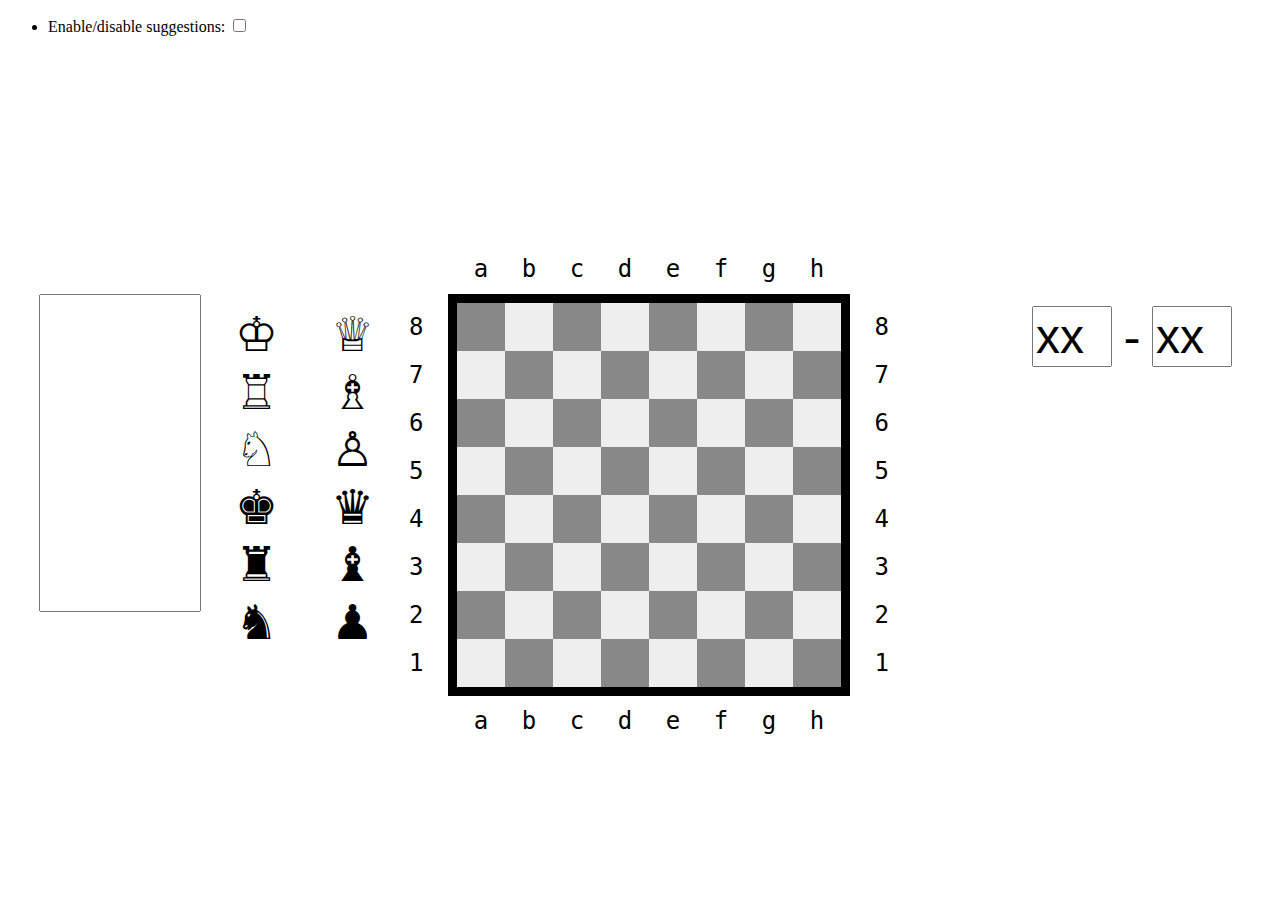
==== wizard/index.html @ a8df942e "Merge pull request #2 from mastro-elfo/master" ====
<!DOCTYPE html>
<html>
	<head>
		<meta charset="utf-8"/>
		<link rel="stylesheet" href="../css/board.css"/>
		<link rel="stylesheet" href="wizard.css"/>
		<script type="text/javascript" src="../js/dollar/dollar.nc.js" defer="defer"></script>
		<script type="text/javascript" src="wizard.js" defer="defer"></script>
	</head>
	<body>
		<ul id="options">
			<li><label>Enable/disable suggestions: <input type="checkbox" id="options-suggestions"/></label></li>
		</ul>
		<div id="coords"></div>
		<textarea id="output" readonly="readonly"></textarea><div class="suggestion">This is the output box</div>
		<ul id="pieces">
			<div class="suggestion">Drag/Drop pieces onto the board</div>
			<li draggable="true">&#9812;</li>
			<li draggable="true">&#9813;</li>
			<li draggable="true">&#9814;</li>
			<li draggable="true">&#9815;</li>
			<li draggable="true">&#9816;</li>
			<li draggable="true">&#9817;</li>
			<li draggable="true">&#9818;</li>
			<li draggable="true">&#9819;</li>
			<li draggable="true">&#9820;</li>
			<li draggable="true">&#9821;</li>
			<li draggable="true">&#9822;</li>
			<li draggable="true">&#9823;</li>
		</ul>
		<div id="solution">
			<div class="suggestion">Click here to start setting the solution</div>
			<input id="solution-start" value="xx" readonly="readonly"/> -
			<input id="solution-end" value="xx" readonly="readonly"/>
		</div>
		<div id="board">
			<div class="suggestion">Click on a piece to remove it</div>
			<div class="row">
				<div class="cell" data-coord="07"></div>
				<div class="cell" data-coord="17"></div>
				<div class="cell" data-coord="27"></div>
				<div class="cell" data-coord="37"></div>
				<div class="cell" data-coord="47"></div>
				<div class="cell" data-coord="57"></div>
				<div class="cell" data-coord="67"></div>
				<div class="cell" data-coord="77"></div>
			</div>
			<div class="row">
				<div class="cell" data-coord="06"></div>
				<div class="cell" data-coord="16"></div>
				<div class="cell" data-coord="26"></div>
				<div class="cell" data-coord="36"></div>
				<div class="cell" data-coord="46"></div>
				<div class="cell" data-coord="56"></div>
				<div class="cell" data-coord="66"></div>
				<div class="cell" data-coord="76"></div>
			</div>
			<div class="row">
				<div class="cell" data-coord="05"></div>
				<div class="cell" data-coord="15"></div>
				<div class="cell" data-coord="25"></div>
				<div class="cell" data-coord="35"></div>
				<div class="cell" data-coord="45"></div>
				<div class="cell" data-coord="55"></div>
				<div class="cell" data-coord="65"></div>
				<div class="cell" data-coord="75"></div>
			</div>
			<div class="row">
				<div class="cell" data-coord="04"></div>
				<div class="cell" data-coord="14"></div>
				<div class="cell" data-coord="24"></div>
				<div class="cell" data-coord="34"></div>
				<div class="cell" data-coord="44"></div>
				<div class="cell" data-coord="54"></div>
				<div class="cell" data-coord="64"></div>
				<div class="cell" data-coord="74"></div>
			</div>
			<div class="row">
				<div class="cell" data-coord="03"></div>
				<div class="cell" data-coord="13"></div>
				<div class="cell" data-coord="23"></div>
				<div class="cell" data-coord="33"></div>
				<div class="cell" data-coord="43"></div>
				<div class="cell" data-coord="53"></div>
				<div class="cell" data-coord="63"></div>
				<div class="cell" data-coord="73"></div>
			</div>
			<div class="row">
				<div class="cell" data-coord="02"></div>
				<div class="cell" data-coord="12"></div>
				<div class="cell" data-coord="22"></div>
				<div class="cell" data-coord="32"></div>
				<div class="cell" data-coord="42"></div>
				<div class="cell" data-coord="52"></div>
				<div class="cell" data-coord="62"></div>
				<div class="cell" data-coord="72"></div>
			</div>
			<div class="row">
				<div class="cell" data-coord="01"></div>
				<div class="cell" data-coord="11"></div>
				<div class="cell" data-coord="21"></div>
				<div class="cell" data-coord="31"></div>
				<div class="cell" data-coord="41"></div>
				<div class="cell" data-coord="51"></div>
				<div class="cell" data-coord="61"></div>
				<div class="cell" data-coord="71"></div>
			</div>
			<div class="row">
				<div class="cell" data-coord="00"></div>
				<div class="cell" data-coord="10"></div>
				<div class="cell" data-coord="20"></div>
				<div class="cell" data-coord="30"></div>
				<div class="cell" data-coord="40"></div>
				<div class="cell" data-coord="50"></div>
				<div class="cell" data-coord="60"></div>
				<div class="cell" data-coord="70"></div>
			</div>
			<div class="col-coord">
				<span>a</span>
				<span>b</span>
				<span>c</span>
				<span>d</span>
				<span>e</span>
				<span>f</span>
				<span>g</span>
				<span>h</span>
			</div>
			<div class="col-coord">
				<span>a</span>
				<span>b</span>
				<span>c</span>
				<span>d</span>
				<span>e</span>
				<span>f</span>
				<span>g</span>
				<span>h</span>
			</div>
			<div class="row-coord">
				<span>8</span>
				<span>7</span>
				<span>6</span>
				<span>5</span>
				<span>4</span>
				<span>3</span>
				<span>2</span>
				<span>1</span>
			</div>
			<div class="row-coord">
				<span>8</span>
				<span>7</span>
				<span>6</span>
				<span>5</span>
				<span>4</span>
				<span>3</span>
				<span>2</span>
				<span>1</span>
			</div>
		</div>
	</body>
</html>
---- css/board.css ----
#board {
	position: absolute;
  width: 8em;
  height: 8em;
  top: 50%;
  left: 50%;
  margin: -3.25em 0 0 -4em;
  font-size: 3rem;
  border: 0.2em solid;
  color: black;
  transition: font-size 0.4s ease;
}
#board .row {
	width: 100%;
  height: 1em;
}
#board .row .cell {
	width: 1em;
  height: 1em;
  float: left;
  line-height: 1em;
  text-align: center;
  transition: box-shadow 0.4s ease;
  position: relative;
}
#board .row .cell:after {
  content: "";
  display: block;
  position: absolute;
  top: 0.1em;
  left: 0.1em;
  width: 0.8em;
  height: 0.8em;
  box-shadow: 0 0 0 0 red inset;
	transition: box-shadow 0.25s ease;
}

#board .row:nth-child(odd) .cell:nth-child(odd),
#board .row:nth-child(even) .cell:nth-child(even){
  background-color: #eee;
}
#board .row:nth-child(even) .cell:nth-child(odd),
#board .row:nth-child(odd) .cell:nth-child(even){
  background-color: #888;
}

#board .col-coord,
#board .row-coord{
  font-size: 50%;
	font-family: monospace;
  text-align: center;
  position: absolute;
}
#board .col-coord{
	top: -2em;
}
#board .col-coord span {
	display: block;
  width: 2em;
  float: left;
}
#board .col-coord + .col-coord{
  top: auto;
	bottom: -2em;
}

#board .row-coord{
	left: -2em;
  top: 0.4em;
}
#board .row-coord span {
	display: block;
  height: 2em;
}
#board .row-coord + .row-coord{
  left: auto;
	right: -2em;
}

#board .cell.highlight.player.start,
#board .cell.highlight.player.end {
	box-shadow: 0 0 0 0.1em green inset;
}
#board .cell.highlight.opponent.start,
#board .cell.highlight.opponent.end {
	box-shadow: 0 0 0 0.1em red inset;
}

#board .cell.highlight.player.opponent {
	box-shadow: 0 0 0 0.1em green inset;
}
#board .cell.highlight.player.opponent:after {
  box-shadow: 0 0 0 0.1em red inset;
}

@media (max-width: 300px) {
  #board {
    font-size: 1rem;
  }
}
@media (min-width: 300px) and (max-width: 400px) {
  #board {
    font-size: 1.5rem;
  }
}
@media (min-width: 400px) and (max-width: 500px) {
  #board {
    font-size: 2rem;
  }
}
@media (min-width: 500px) and (max-width: 600px) {
  #board {
    font-size: 2.5rem;
  }
}
---- wizard/wizard.css ----
#output {
  font-size: 100%;
  position: absolute;
	top: 50%;
  left: 3em;
  margin-top: -12em;
  width: 12em;
  height: 24em;
  resize: none;
}

#solution {
	font-size: 300%;
  list-style: none;
  margin: 0;
  padding: 0;
  position: absolute;
  right: 1em;
  top: 50%;
  margin-top: -3em;
  cursor: pointer;
}
#solution input {
	font-size: inherit;
  width: 1.5em;
}
#solution.selected {
	outline: 0.1em solid green;
}

#pieces {
	list-style: none;
  padding: 0;
  margin: 0;
  font-size: 300%;
  width: 4em;
  height: 1em;
  position: absolute;
  top: 50%;
  left: 50%;
  margin-top: -3em;
  margin-left: -9em;
  line-height: 1.2em;
}

#pieces li {
	width: 2em;
  text-align: center;
  float: left;
  cursor: grab;
}

#board {
	font-size: 3rem;
}

#board .cell {
	
}

#board .cell:not(:empty) {
	cursor: crosshair;
}

#board .droppable.droppable,
#board .cell:hover {
	box-shadow: 0 0 0 0.1em gold inset;
  transition: none;
}

#board .cell.solution {
	box-shadow: 0 0 0 0.1em green inset;
}

#coords {
	position: fixed;
  z-index: 1;
  background-color: white;
  padding: 0.2em 0.5em;
  border-radius: 0.5em;
  border: 0.2em solid silver;
}
#coords:empty {
	border: none;
  padding: 0;
}


/* Suggestions */

body .suggestion {
  position: absolute;
  background-color: white;
  border: 0.2em solid silver;
  z-index: 1;
  padding: 0.2em 0.5em;
  font-family: arial, sans-serif;
  border-radius: 0.5em;
	display: none;
  font-size: 0;
  line-height: 1.2rem;
  box-shadow: 0 0 0.2em;
  text-align: center;
  transition: font-size 0.4s ease,
    display 0 ease 0.4s;
}
body .suggestion:first-child {
	top: -3em;
}
body[data-suggestions="true"] .suggestion {
  font-size: 1rem;
  display: block;
}
body .suggestion:after {
  content: "";
  display: block;
	position: absolute;
  bottom: -1.1em;
  left: 50%;
  margin-left: -1em;
  width: 0;
  height: 0;
  border-left: 1em solid transparent;
  border-right: 1em solid transparent;
  border-top: 1em solid silver;
}

#output + .suggestion {
	top: 50%;
  margin-top: -11em;
}
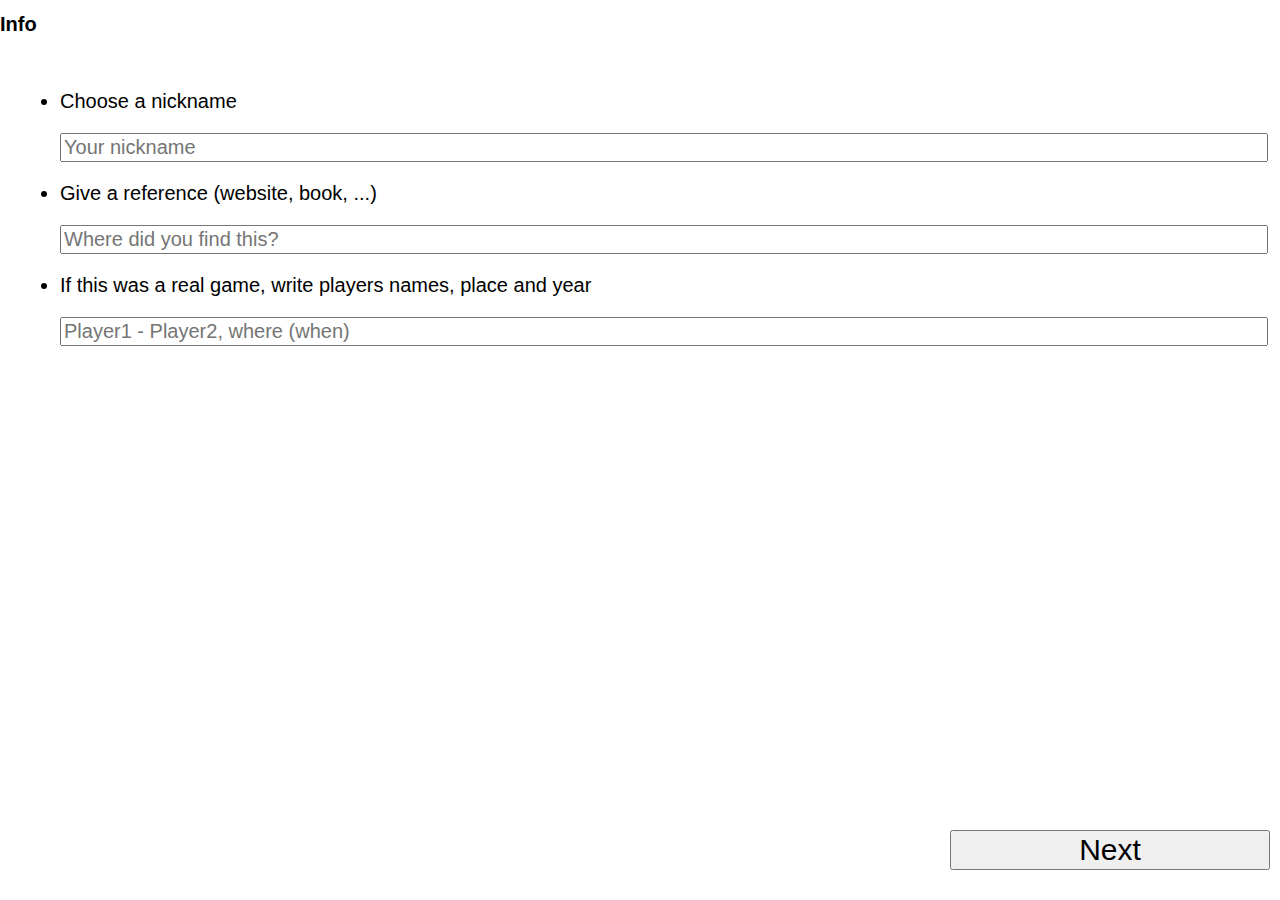
==== commit 63500260: "Update wizard" ====
--- a/wizard/index.html
+++ b/wizard/index.html
@@ -2,159 +2,470 @@
 <html>
 	<head>
 		<meta charset="utf-8"/>
-		<link rel="stylesheet" href="../css/board.css"/>
+		<link rel="stylesheet" href="../css/resources/headers.css"/>
+		<link rel="stylesheet" href="../css/resources/layout.css"/>
 		<link rel="stylesheet" href="wizard.css"/>
 		<script type="text/javascript" src="../js/dollar/dollar.nc.js" defer="defer"></script>
 		<script type="text/javascript" src="wizard.js" defer="defer"></script>
 	</head>
-	<body>
-		<ul id="options">
-			<li><label>Enable/disable suggestions: <input type="checkbox" id="options-suggestions"/></label></li>
-		</ul>
-		<div id="coords"></div>
-		<textarea id="output" readonly="readonly"></textarea><div class="suggestion">This is the output box</div>
-		<ul id="pieces">
-			<div class="suggestion">Drag/Drop pieces onto the board</div>
-			<li draggable="true">&#9812;</li>
-			<li draggable="true">&#9813;</li>
-			<li draggable="true">&#9814;</li>
-			<li draggable="true">&#9815;</li>
-			<li draggable="true">&#9816;</li>
-			<li draggable="true">&#9817;</li>
-			<li draggable="true">&#9818;</li>
-			<li draggable="true">&#9819;</li>
-			<li draggable="true">&#9820;</li>
-			<li draggable="true">&#9821;</li>
-			<li draggable="true">&#9822;</li>
-			<li draggable="true">&#9823;</li>
-		</ul>
-		<div id="solution">
-			<div class="suggestion">Click here to start setting the solution</div>
-			<input id="solution-start" value="xx" readonly="readonly"/> -
-			<input id="solution-end" value="xx" readonly="readonly"/>
-		</div>
-		<div id="board">
-			<div class="suggestion">Click on a piece to remove it</div>
-			<div class="row">
-				<div class="cell" data-coord="07"></div>
-				<div class="cell" data-coord="17"></div>
-				<div class="cell" data-coord="27"></div>
-				<div class="cell" data-coord="37"></div>
-				<div class="cell" data-coord="47"></div>
-				<div class="cell" data-coord="57"></div>
-				<div class="cell" data-coord="67"></div>
-				<div class="cell" data-coord="77"></div>
-			</div>
-			<div class="row">
-				<div class="cell" data-coord="06"></div>
-				<div class="cell" data-coord="16"></div>
-				<div class="cell" data-coord="26"></div>
-				<div class="cell" data-coord="36"></div>
-				<div class="cell" data-coord="46"></div>
-				<div class="cell" data-coord="56"></div>
-				<div class="cell" data-coord="66"></div>
-				<div class="cell" data-coord="76"></div>
-			</div>
-			<div class="row">
-				<div class="cell" data-coord="05"></div>
-				<div class="cell" data-coord="15"></div>
-				<div class="cell" data-coord="25"></div>
-				<div class="cell" data-coord="35"></div>
-				<div class="cell" data-coord="45"></div>
-				<div class="cell" data-coord="55"></div>
-				<div class="cell" data-coord="65"></div>
-				<div class="cell" data-coord="75"></div>
-			</div>
-			<div class="row">
-				<div class="cell" data-coord="04"></div>
-				<div class="cell" data-coord="14"></div>
-				<div class="cell" data-coord="24"></div>
-				<div class="cell" data-coord="34"></div>
-				<div class="cell" data-coord="44"></div>
-				<div class="cell" data-coord="54"></div>
-				<div class="cell" data-coord="64"></div>
-				<div class="cell" data-coord="74"></div>
-			</div>
-			<div class="row">
-				<div class="cell" data-coord="03"></div>
-				<div class="cell" data-coord="13"></div>
-				<div class="cell" data-coord="23"></div>
-				<div class="cell" data-coord="33"></div>
-				<div class="cell" data-coord="43"></div>
-				<div class="cell" data-coord="53"></div>
-				<div class="cell" data-coord="63"></div>
-				<div class="cell" data-coord="73"></div>
-			</div>
-			<div class="row">
-				<div class="cell" data-coord="02"></div>
-				<div class="cell" data-coord="12"></div>
-				<div class="cell" data-coord="22"></div>
-				<div class="cell" data-coord="32"></div>
-				<div class="cell" data-coord="42"></div>
-				<div class="cell" data-coord="52"></div>
-				<div class="cell" data-coord="62"></div>
-				<div class="cell" data-coord="72"></div>
-			</div>
-			<div class="row">
-				<div class="cell" data-coord="01"></div>
-				<div class="cell" data-coord="11"></div>
-				<div class="cell" data-coord="21"></div>
-				<div class="cell" data-coord="31"></div>
-				<div class="cell" data-coord="41"></div>
-				<div class="cell" data-coord="51"></div>
-				<div class="cell" data-coord="61"></div>
-				<div class="cell" data-coord="71"></div>
-			</div>
-			<div class="row">
-				<div class="cell" data-coord="00"></div>
-				<div class="cell" data-coord="10"></div>
-				<div class="cell" data-coord="20"></div>
-				<div class="cell" data-coord="30"></div>
-				<div class="cell" data-coord="40"></div>
-				<div class="cell" data-coord="50"></div>
-				<div class="cell" data-coord="60"></div>
-				<div class="cell" data-coord="70"></div>
-			</div>
-			<div class="col-coord">
-				<span>a</span>
-				<span>b</span>
-				<span>c</span>
-				<span>d</span>
-				<span>e</span>
-				<span>f</span>
-				<span>g</span>
-				<span>h</span>
-			</div>
-			<div class="col-coord">
-				<span>a</span>
-				<span>b</span>
-				<span>c</span>
-				<span>d</span>
-				<span>e</span>
-				<span>f</span>
-				<span>g</span>
-				<span>h</span>
-			</div>
-			<div class="row-coord">
-				<span>8</span>
-				<span>7</span>
-				<span>6</span>
-				<span>5</span>
-				<span>4</span>
-				<span>3</span>
-				<span>2</span>
-				<span>1</span>
-			</div>
-			<div class="row-coord">
-				<span>8</span>
-				<span>7</span>
-				<span>6</span>
-				<span>5</span>
-				<span>4</span>
-				<span>3</span>
-				<span>2</span>
-				<span>1</span>
-			</div>
-		</div>
+	<body role="application">
+		<section role="region" class="current" id="info">
+			<header>
+				<h1>Info</h1>
+			</header>
+			<article>
+				<ul>
+					<li>
+						<p>Choose a nickname</p>
+						<input type="text" id="author" placeholder="Your nickname"/>
+					</li>
+					<li>
+						<p>Give a reference (website, book, ...)</p>
+						<input type="text" id="reference" placeholder="Where did you find this?"/>
+					</li>
+					<li>
+						<p>If this was a real game, write players names, place and year</p>
+						<input type="text" id="comment" placeholder="Player1 - Player2, where (when)"/>
+					</li>
+				</ul>
+				
+				<div class="controls">
+					<button class="control-next" data-goto="set-pieces">Next</button>
+				</div>
+			</article>
+		</section>
+		
+		<section role="region" id="set-pieces">
+			<header>
+				<h1>Diagram</h1>
+			</header>
+			<article>
+				<ul id="pieces">
+					<li draggable="true">&#9812;</li>
+					<li draggable="true">&#9813;</li>
+					<li draggable="true">&#9814;</li>
+					<li draggable="true">&#9815;</li>
+					<li draggable="true">&#9816;</li>
+					<li draggable="true">&#9817;</li>
+					<li draggable="true">&#9818;</li>
+					<li draggable="true">&#9819;</li>
+					<li draggable="true">&#9820;</li>
+					<li draggable="true">&#9821;</li>
+					<li draggable="true">&#9822;</li>
+					<li draggable="true">&#9823;</li>
+				</ul>
+				
+				<div class="board">
+					<div class="row">
+						<div draggable="true" class="cell" data-coord="07"></div>
+						<div draggable="true" class="cell" data-coord="17"></div>
+						<div draggable="true" class="cell" data-coord="27"></div>
+						<div draggable="true" class="cell" data-coord="37"></div>
+						<div draggable="true" class="cell" data-coord="47"></div>
+						<div draggable="true" class="cell" data-coord="57"></div>
+						<div draggable="true" class="cell" data-coord="67"></div>
+						<div draggable="true" class="cell" data-coord="77"></div>
+					</div>
+					<div class="row">
+						<div draggable="true" class="cell" data-coord="06"></div>
+						<div draggable="true" class="cell" data-coord="16"></div>
+						<div draggable="true" class="cell" data-coord="26"></div>
+						<div draggable="true" class="cell" data-coord="36"></div>
+						<div draggable="true" class="cell" data-coord="46"></div>
+						<div draggable="true" class="cell" data-coord="56"></div>
+						<div draggable="true" class="cell" data-coord="66"></div>
+						<div draggable="true" class="cell" data-coord="76"></div>
+					</div>
+					<div class="row">
+						<div draggable="true" class="cell" data-coord="05"></div>
+						<div draggable="true" class="cell" data-coord="15"></div>
+						<div draggable="true" class="cell" data-coord="25"></div>
+						<div draggable="true" class="cell" data-coord="35"></div>
+						<div draggable="true" class="cell" data-coord="45"></div>
+						<div draggable="true" class="cell" data-coord="55"></div>
+						<div draggable="true" class="cell" data-coord="65"></div>
+						<div draggable="true" class="cell" data-coord="75"></div>
+					</div>
+					<div class="row">
+						<div draggable="true" class="cell" data-coord="04"></div>
+						<div draggable="true" class="cell" data-coord="14"></div>
+						<div draggable="true" class="cell" data-coord="24"></div>
+						<div draggable="true" class="cell" data-coord="34"></div>
+						<div draggable="true" class="cell" data-coord="44"></div>
+						<div draggable="true" class="cell" data-coord="54"></div>
+						<div draggable="true" class="cell" data-coord="64"></div>
+						<div draggable="true" class="cell" data-coord="74"></div>
+					</div>
+					<div class="row">
+						<div draggable="true" class="cell" data-coord="03"></div>
+						<div draggable="true" class="cell" data-coord="13"></div>
+						<div draggable="true" class="cell" data-coord="23"></div>
+						<div draggable="true" class="cell" data-coord="33"></div>
+						<div draggable="true" class="cell" data-coord="43"></div>
+						<div draggable="true" class="cell" data-coord="53"></div>
+						<div draggable="true" class="cell" data-coord="63"></div>
+						<div draggable="true" class="cell" data-coord="73"></div>
+					</div>
+					<div class="row">
+						<div draggable="true" class="cell" data-coord="02"></div>
+						<div draggable="true" class="cell" data-coord="12"></div>
+						<div draggable="true" class="cell" data-coord="22"></div>
+						<div draggable="true" class="cell" data-coord="32"></div>
+						<div draggable="true" class="cell" data-coord="42"></div>
+						<div draggable="true" class="cell" data-coord="52"></div>
+						<div draggable="true" class="cell" data-coord="62"></div>
+						<div draggable="true" class="cell" data-coord="72"></div>
+					</div>
+					<div class="row">
+						<div draggable="true" class="cell" data-coord="01"></div>
+						<div draggable="true" class="cell" data-coord="11"></div>
+						<div draggable="true" class="cell" data-coord="21"></div>
+						<div draggable="true" class="cell" data-coord="31"></div>
+						<div draggable="true" class="cell" data-coord="41"></div>
+						<div draggable="true" class="cell" data-coord="51"></div>
+						<div draggable="true" class="cell" data-coord="61"></div>
+						<div draggable="true" class="cell" data-coord="71"></div>
+					</div>
+					<div class="row">
+						<div draggable="true" class="cell" data-coord="00"></div>
+						<div draggable="true" class="cell" data-coord="10"></div>
+						<div draggable="true" class="cell" data-coord="20"></div>
+						<div draggable="true" class="cell" data-coord="30"></div>
+						<div draggable="true" class="cell" data-coord="40"></div>
+						<div draggable="true" class="cell" data-coord="50"></div>
+						<div draggable="true" class="cell" data-coord="60"></div>
+						<div draggable="true" class="cell" data-coord="70"></div>
+					</div>
+					<div class="col-coord">
+						<span>a</span>
+						<span>b</span>
+						<span>c</span>
+						<span>d</span>
+						<span>e</span>
+						<span>f</span>
+						<span>g</span>
+						<span>h</span>
+					</div>
+					<div class="col-coord">
+						<span>a</span>
+						<span>b</span>
+						<span>c</span>
+						<span>d</span>
+						<span>e</span>
+						<span>f</span>
+						<span>g</span>
+						<span>h</span>
+					</div>
+					<div class="row-coord">
+						<span>8</span>
+						<span>7</span>
+						<span>6</span>
+						<span>5</span>
+						<span>4</span>
+						<span>3</span>
+						<span>2</span>
+						<span>1</span>
+					</div>
+					<div class="row-coord">
+						<span>8</span>
+						<span>7</span>
+						<span>6</span>
+						<span>5</span>
+						<span>4</span>
+						<span>3</span>
+						<span>2</span>
+						<span>1</span>
+					</div>
+				</div>
+				
+				<div class="controls">
+					<button class="control-previous" data-goto="info">Previous</button>
+					<button class="control-next" data-goto="set-solution">Next</button>
+				</div>
+			</article>
+		</section>
+		
+		<section role="region" id="set-solution">
+			<header>
+				<h1>Solution</h1>
+			</header>
+			<article>
+				<div class="board">
+					<div class="row">
+						<div class="cell" data-coord="07"></div>
+						<div class="cell" data-coord="17"></div>
+						<div class="cell" data-coord="27"></div>
+						<div class="cell" data-coord="37"></div>
+						<div class="cell" data-coord="47"></div>
+						<div class="cell" data-coord="57"></div>
+						<div class="cell" data-coord="67"></div>
+						<div class="cell" data-coord="77"></div>
+					</div>
+					<div class="row">
+						<div class="cell" data-coord="06"></div>
+						<div class="cell" data-coord="16"></div>
+						<div class="cell" data-coord="26"></div>
+						<div class="cell" data-coord="36"></div>
+						<div class="cell" data-coord="46"></div>
+						<div class="cell" data-coord="56"></div>
+						<div class="cell" data-coord="66"></div>
+						<div class="cell" data-coord="76"></div>
+					</div>
+					<div class="row">
+						<div class="cell" data-coord="05"></div>
+						<div class="cell" data-coord="15"></div>
+						<div class="cell" data-coord="25"></div>
+						<div class="cell" data-coord="35"></div>
+						<div class="cell" data-coord="45"></div>
+						<div class="cell" data-coord="55"></div>
+						<div class="cell" data-coord="65"></div>
+						<div class="cell" data-coord="75"></div>
+					</div>
+					<div class="row">
+						<div class="cell" data-coord="04"></div>
+						<div class="cell" data-coord="14"></div>
+						<div class="cell" data-coord="24"></div>
+						<div class="cell" data-coord="34"></div>
+						<div class="cell" data-coord="44"></div>
+						<div class="cell" data-coord="54"></div>
+						<div class="cell" data-coord="64"></div>
+						<div class="cell" data-coord="74"></div>
+					</div>
+					<div class="row">
+						<div class="cell" data-coord="03"></div>
+						<div class="cell" data-coord="13"></div>
+						<div class="cell" data-coord="23"></div>
+						<div class="cell" data-coord="33"></div>
+						<div class="cell" data-coord="43"></div>
+						<div class="cell" data-coord="53"></div>
+						<div class="cell" data-coord="63"></div>
+						<div class="cell" data-coord="73"></div>
+					</div>
+					<div class="row">
+						<div class="cell" data-coord="02"></div>
+						<div class="cell" data-coord="12"></div>
+						<div class="cell" data-coord="22"></div>
+						<div class="cell" data-coord="32"></div>
+						<div class="cell" data-coord="42"></div>
+						<div class="cell" data-coord="52"></div>
+						<div class="cell" data-coord="62"></div>
+						<div class="cell" data-coord="72"></div>
+					</div>
+					<div class="row">
+						<div class="cell" data-coord="01"></div>
+						<div class="cell" data-coord="11"></div>
+						<div class="cell" data-coord="21"></div>
+						<div class="cell" data-coord="31"></div>
+						<div class="cell" data-coord="41"></div>
+						<div class="cell" data-coord="51"></div>
+						<div class="cell" data-coord="61"></div>
+						<div class="cell" data-coord="71"></div>
+					</div>
+					<div class="row">
+						<div class="cell" data-coord="00"></div>
+						<div class="cell" data-coord="10"></div>
+						<div class="cell" data-coord="20"></div>
+						<div class="cell" data-coord="30"></div>
+						<div class="cell" data-coord="40"></div>
+						<div class="cell" data-coord="50"></div>
+						<div class="cell" data-coord="60"></div>
+						<div class="cell" data-coord="70"></div>
+					</div>
+					<div class="col-coord">
+						<span>a</span>
+						<span>b</span>
+						<span>c</span>
+						<span>d</span>
+						<span>e</span>
+						<span>f</span>
+						<span>g</span>
+						<span>h</span>
+					</div>
+					<div class="col-coord">
+						<span>a</span>
+						<span>b</span>
+						<span>c</span>
+						<span>d</span>
+						<span>e</span>
+						<span>f</span>
+						<span>g</span>
+						<span>h</span>
+					</div>
+					<div class="row-coord">
+						<span>8</span>
+						<span>7</span>
+						<span>6</span>
+						<span>5</span>
+						<span>4</span>
+						<span>3</span>
+						<span>2</span>
+						<span>1</span>
+					</div>
+					<div class="row-coord">
+						<span>8</span>
+						<span>7</span>
+						<span>6</span>
+						<span>5</span>
+						<span>4</span>
+						<span>3</span>
+						<span>2</span>
+						<span>1</span>
+					</div>
+				</div>
+				
+				<div class="controls">
+					<button class="control-previous" data-goto="set-pieces">Previous</button>
+					<button class="control-next" data-goto="set-suggestions">Next</button>
+				</div>
+			</article>
+		</section>
+		<section role="region" id="set-suggestions">
+			<header>
+				<h1>Suggestions</h1>
+			</header>
+			<article>
+				<div class="board">
+					<div class="row">
+						<div class="cell" data-coord="07"></div>
+						<div class="cell" data-coord="17"></div>
+						<div class="cell" data-coord="27"></div>
+						<div class="cell" data-coord="37"></div>
+						<div class="cell" data-coord="47"></div>
+						<div class="cell" data-coord="57"></div>
+						<div class="cell" data-coord="67"></div>
+						<div class="cell" data-coord="77"></div>
+					</div>
+					<div class="row">
+						<div class="cell" data-coord="06"></div>
+						<div class="cell" data-coord="16"></div>
+						<div class="cell" data-coord="26"></div>
+						<div class="cell" data-coord="36"></div>
+						<div class="cell" data-coord="46"></div>
+						<div class="cell" data-coord="56"></div>
+						<div class="cell" data-coord="66"></div>
+						<div class="cell" data-coord="76"></div>
+					</div>
+					<div class="row">
+						<div class="cell" data-coord="05"></div>
+						<div class="cell" data-coord="15"></div>
+						<div class="cell" data-coord="25"></div>
+						<div class="cell" data-coord="35"></div>
+						<div class="cell" data-coord="45"></div>
+						<div class="cell" data-coord="55"></div>
+						<div class="cell" data-coord="65"></div>
+						<div class="cell" data-coord="75"></div>
+					</div>
+					<div class="row">
+						<div class="cell" data-coord="04"></div>
+						<div class="cell" data-coord="14"></div>
+						<div class="cell" data-coord="24"></div>
+						<div class="cell" data-coord="34"></div>
+						<div class="cell" data-coord="44"></div>
+						<div class="cell" data-coord="54"></div>
+						<div class="cell" data-coord="64"></div>
+						<div class="cell" data-coord="74"></div>
+					</div>
+					<div class="row">
+						<div class="cell" data-coord="03"></div>
+						<div class="cell" data-coord="13"></div>
+						<div class="cell" data-coord="23"></div>
+						<div class="cell" data-coord="33"></div>
+						<div class="cell" data-coord="43"></div>
+						<div class="cell" data-coord="53"></div>
+						<div class="cell" data-coord="63"></div>
+						<div class="cell" data-coord="73"></div>
+					</div>
+					<div class="row">
+						<div class="cell" data-coord="02"></div>
+						<div class="cell" data-coord="12"></div>
+						<div class="cell" data-coord="22"></div>
+						<div class="cell" data-coord="32"></div>
+						<div class="cell" data-coord="42"></div>
+						<div class="cell" data-coord="52"></div>
+						<div class="cell" data-coord="62"></div>
+						<div class="cell" data-coord="72"></div>
+					</div>
+					<div class="row">
+						<div class="cell" data-coord="01"></div>
+						<div class="cell" data-coord="11"></div>
+						<div class="cell" data-coord="21"></div>
+						<div class="cell" data-coord="31"></div>
+						<div class="cell" data-coord="41"></div>
+						<div class="cell" data-coord="51"></div>
+						<div class="cell" data-coord="61"></div>
+						<div class="cell" data-coord="71"></div>
+					</div>
+					<div class="row">
+						<div class="cell" data-coord="00"></div>
+						<div class="cell" data-coord="10"></div>
+						<div class="cell" data-coord="20"></div>
+						<div class="cell" data-coord="30"></div>
+						<div class="cell" data-coord="40"></div>
+						<div class="cell" data-coord="50"></div>
+						<div class="cell" data-coord="60"></div>
+						<div class="cell" data-coord="70"></div>
+					</div>
+					<div class="col-coord">
+						<span>a</span>
+						<span>b</span>
+						<span>c</span>
+						<span>d</span>
+						<span>e</span>
+						<span>f</span>
+						<span>g</span>
+						<span>h</span>
+					</div>
+					<div class="col-coord">
+						<span>a</span>
+						<span>b</span>
+						<span>c</span>
+						<span>d</span>
+						<span>e</span>
+						<span>f</span>
+						<span>g</span>
+						<span>h</span>
+					</div>
+					<div class="row-coord">
+						<span>8</span>
+						<span>7</span>
+						<span>6</span>
+						<span>5</span>
+						<span>4</span>
+						<span>3</span>
+						<span>2</span>
+						<span>1</span>
+					</div>
+					<div class="row-coord">
+						<span>8</span>
+						<span>7</span>
+						<span>6</span>
+						<span>5</span>
+						<span>4</span>
+						<span>3</span>
+						<span>2</span>
+						<span>1</span>
+					</div>
+				</div>
+				
+				<div class="controls">
+					<button class="control-previous" data-goto="set-solution">Previous</button>
+					<button class="control-next" data-goto="get-output">Next</button>
+				</div>
+			</article>
+		</section>
+		
+		<section role="region" id="get-output">
+			<header>
+				<h1>Output</h1>
+			</header>
+			<article>
+				<p></p>
+				<textarea id="output" readonly="readonly"></textarea>
+				<a href="mailto:francesco.209@gmail.com">Send the diagram via email</a>
+				<div class="controls">
+					<button class="control-previous" data-goto="set-suggestions">Previous</button>
+				</div>
+			</article>
+		</section>
 	</body>
 </html>--- a/wizard/wizard.css
+++ b/wizard/wizard.css
@@ -1,136 +1,236 @@
-#output {
-  font-size: 100%;
+html {
+	font-size: 10px;
+}
+
+/* Setting panels: full-size <section role="region"> blocks */
+section[role="region"] {
+position: absolute;
+top: 0;
+left: 0;
+width: 100%;
+height: 100%;
+border: 0;
+overflow: hidden;
+  background-color: white;
+}
+
+/**
+* bug 976299 non-visible regions take an extra layer
+* in the layer tree. Remove them to improve scroll performance
+* in exchange for a reflow on section transitions.
+*
+* bug 976630 non-visible regions should have a visibility of hidden
+* for accessibility purposes. Removing the visibility transition
+* in hidden->visible avoids flashing.
+*/
+section[role="region"]:not(:target) {
+transform: translateX(+100%);
+visibility: hidden;
+}
+section[role="region"]:not(:target).previous {
+transform: translateX(-100%);
+visibility: hidden;
+}
+section[role="region"]:not(:target).current {
+transform: translateX(0);
+visibility: visible;
+}
+
+/**
+* Only use the animation when ready
+*/
+body[data-ready="true"] section[role="region"] {
+transition: transform .4s ease, visibility .4s;
+}
+body[data-ready="true"] section[role="region"].current {
+transition: transform .4s ease;
+}
+
+body[data-ready="true"] section[role="status"] {
+	transition: bottom .4s ease;
+}
+
+body {
+	font-family: sans-serif;
+}
+
+.hidden {
+	visibility: hidden;
+}
+section[role="status"].hidden {
+	bottom: -5em;
+  visibility: visible;
+}
+
+article {
+	padding: 1em;
+  font-size: 2rem;
+  width: 100%;
+  box-sizing: border-box;
+}
+
+.pointer {
+	cursor: pointer;
+}
+
+.board {
+	position: absolute;
+  width: 8em;
+  height: 8em;
+  top: 50%;
+  left: 50%;
+  margin: -3.5em 0 0 -4em;
+  font-size: 5rem;
+  border: 0.2em solid;
+  color: black;
+  transition: font-size 0.4s ease;
+}
+.board .row {
+	width: 100%;
+  height: 1em;
+}
+.board .row .cell {
+	width: 1em;
+  height: 1em;
+  float: left;
+  line-height: 1em;
+  text-align: center;
+  transition: box-shadow 0.25s ease;
+  position: relative;
+}
+
+.board .row .cell:after {
+  content: "";
+  display: block;
   position: absolute;
-	top: 50%;
-  left: 3em;
-  margin-top: -12em;
-  width: 12em;
-  height: 24em;
-  resize: none;
-}
-
-#solution {
-	font-size: 300%;
-  list-style: none;
-  margin: 0;
-  padding: 0;
+  top: 0.1em;
+  left: 0.1em;
+  width: 0.8em;
+  height: 0.8em;
+  box-shadow: 0 0 0 0 red inset;
+	transition: box-shadow 0.25s ease;
+}
+
+.board .row:nth-child(odd) .cell:nth-child(odd),
+.board .row:nth-child(even) .cell:nth-child(even){
+  background-color: #eee;
+}
+.board .row:nth-child(even) .cell:nth-child(odd),
+.board .row:nth-child(odd) .cell:nth-child(even){
+  background-color: #888;
+}
+
+.board .col-coord,
+.board .row-coord{
+  font-size: 50%;
+	font-family: monospace;
+  text-align: center;
   position: absolute;
-  right: 1em;
-  top: 50%;
-  margin-top: -3em;
-  cursor: pointer;
-}
-#solution input {
+}
+.board .col-coord{
+	top: -2em;
+}
+.board .col-coord span {
+	display: block;
+  width: 2em;
+  float: left;
+}
+.board .col-coord + .col-coord{
+  top: auto;
+	bottom: -2em;
+}
+
+.board .row-coord{
+	left: -2em;
+  top: 0.4em;
+}
+.board .row-coord span {
+	display: block;
+  height: 2em;
+}
+.board .row-coord + .row-coord{
+  left: auto;
+	right: -2em;
+}
+
+.board .cell.highlight.player.start,
+.board .cell.highlight.player.end {
+	box-shadow: 0 0 0 0.1em green inset;
+}
+.board .cell.highlight.opponent.start,
+.board .cell.highlight.opponent.end {
+	box-shadow: 0 0 0 0.1em red inset;
+}
+
+.board .cell.highlight.player.opponent {
+	box-shadow: 0 0 0 0.1em green inset;
+}
+.board .cell.highlight.player.opponent:after {
+  box-shadow: 0 0 0 0.1em red inset;
+}
+
+
+.controls {
+	position: absolute;
+  bottom: 0;
+  font-size: 3rem;
+  width: 100%;
+}
+.controls button {
 	font-size: inherit;
-  width: 1.5em;
-}
-#solution.selected {
-	outline: 0.1em solid green;
+  width: 25%;
+  position: absolute;
+  bottom: 1em;
+}
+.controls button.control-previous:last-child,
+.controls button:first-child {
+	left: 1em;
+}
+.controls button:last-child {
+  left: auto;
+	right: 1em;
 }
 
 #pieces {
-	list-style: none;
-  padding: 0;
-  margin: 0;
-  font-size: 300%;
-  width: 4em;
-  height: 1em;
-  position: absolute;
+	position: absolute;
+  font-size: 4rem;
+  width: 3em;
+  height: 6em;
   top: 50%;
   left: 50%;
   margin-top: -3em;
-  margin-left: -9em;
-  line-height: 1.2em;
-}
-
+  margin-left: -10em;
+}
 #pieces li {
-	width: 2em;
-  text-align: center;
-  float: left;
-  cursor: grab;
-}
-
-#board {
-	font-size: 3rem;
-}
-
-#board .cell {
-	
-}
-
-#board .cell:not(:empty) {
-	cursor: crosshair;
-}
-
-#board .droppable.droppable,
-#board .cell:hover {
-	box-shadow: 0 0 0 0.1em gold inset;
-  transition: none;
-}
-
-#board .cell.solution {
+	float: left;
+  margin-left: 0.5em;
+}
+
+
+#info li {
+	margin-bottom: 1em;
+}
+#info input {
+	width: 100%;
+  font-size: inherit;
+}
+
+#solution input {
+	font-size: inherit;
+  width: 2em;
+}
+
+#output {
+  font-size: inherit;
+	resize: none;
+  width: 100%;
+  height: 10em;
+}
+
+#set-solution .highlight {
+	box-shadow: 0 0 0 0.1em inset;
+}
+#set-solution .highlight.solution-start,
+#set-solution .highlight.solution-end {
 	box-shadow: 0 0 0 0.1em green inset;
-}
-
-#coords {
-	position: fixed;
-  z-index: 1;
-  background-color: white;
-  padding: 0.2em 0.5em;
-  border-radius: 0.5em;
-  border: 0.2em solid silver;
-}
-#coords:empty {
-	border: none;
-  padding: 0;
-}
-
-
-/* Suggestions */
-
-body .suggestion {
-  position: absolute;
-  background-color: white;
-  border: 0.2em solid silver;
-  z-index: 1;
-  padding: 0.2em 0.5em;
-  font-family: arial, sans-serif;
-  border-radius: 0.5em;
-	display: none;
-  font-size: 0;
-  line-height: 1.2rem;
-  box-shadow: 0 0 0.2em;
-  text-align: center;
-  transition: font-size 0.4s ease,
-    display 0 ease 0.4s;
-}
-body .suggestion:first-child {
-	top: -3em;
-}
-body[data-suggestions="true"] .suggestion {
-  font-size: 1rem;
-  display: block;
-}
-body .suggestion:after {
-  content: "";
-  display: block;
-	position: absolute;
-  bottom: -1.1em;
-  left: 50%;
-  margin-left: -1em;
-  width: 0;
-  height: 0;
-  border-left: 1em solid transparent;
-  border-right: 1em solid transparent;
-  border-top: 1em solid silver;
-}
-
-#output + .suggestion {
-	top: 50%;
-  margin-top: -11em;
-}
-
-
-
-
-
+}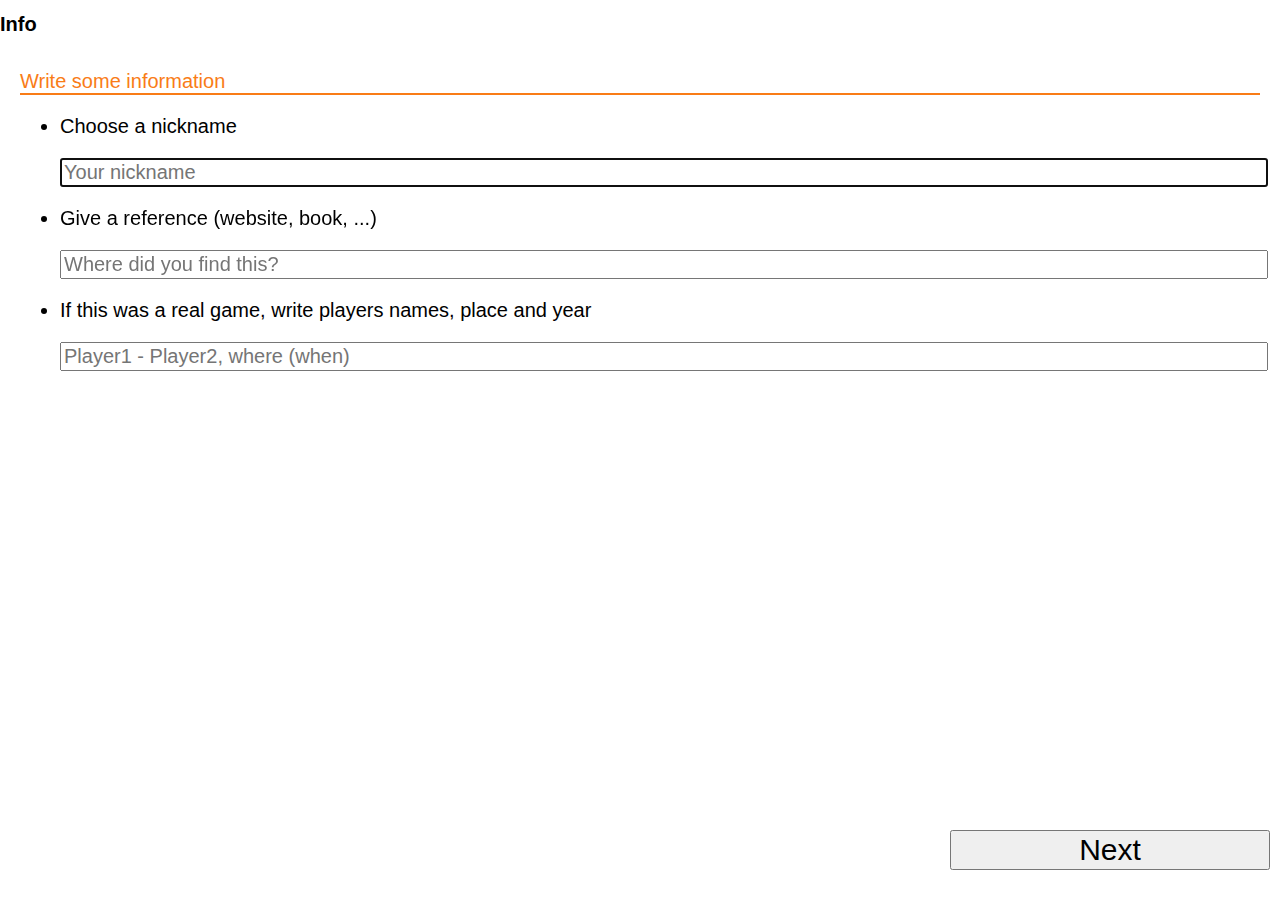
==== commit 3b5af3f0: "Update 0.0.33" ====
--- a/wizard/index.html
+++ b/wizard/index.html
@@ -7,6 +7,12 @@
 		<link rel="stylesheet" href="wizard.css"/>
 		<script type="text/javascript" src="../js/dollar/dollar.nc.js" defer="defer"></script>
 		<script type="text/javascript" src="wizard.js" defer="defer"></script>
+		<script type="text/javascript" src="wizard.info.js" defer="defer"></script>
+		<script type="text/javascript" src="wizard.pieces.js" defer="defer"></script>
+		<script type="text/javascript" src="wizard.allowed.js" defer="defer"></script>
+		<script type="text/javascript" src="wizard.solutions.js" defer="defer"></script>
+		<script type="text/javascript" src="wizard.suggestions.js" defer="defer"></script>
+		<link rel="external" href="../diagrams/diagrams.json"/>
 	</head>
 	<body role="application">
 		<section role="region" class="current" id="info">
@@ -14,6 +20,7 @@
 				<h1>Info</h1>
 			</header>
 			<article>
+				<header>Write some information</header>
 				<ul>
 					<li>
 						<p>Choose a nickname</p>
@@ -40,6 +47,7 @@
 				<h1>Diagram</h1>
 			</header>
 			<article>
+				<header>Drag &amp; drop pieces to set the diagram</header>
 				<ul id="pieces">
 					<li draggable="true">&#9812;</li>
 					<li draggable="true">&#9813;</li>
@@ -178,6 +186,14 @@
 					</div>
 				</div>
 				
+				<ul id="allowed">
+					<li><label>White short castling <input type="checkbox" id="allowed-wsc"/></label></li>
+					<li><label>White long castling <input type="checkbox" id="allowed-wlc"/></label></li>
+					<li><label>Black short castling <input type="checkbox" id="allowed-bsc"/></label></li>
+					<li><label>Black long castling <input type="checkbox" id="allowed-blc"/></label></li>
+					<li><label>En-passant: <input type="text" data-value="" value="" id="allowed-enp"/></label></li>
+				</ul>
+				
 				<div class="controls">
 					<button class="control-previous" data-goto="info">Previous</button>
 					<button class="control-next" data-goto="set-solution">Next</button>
@@ -190,6 +206,14 @@
 				<h1>Solution</h1>
 			</header>
 			<article>
+				<header>Click on the board to define the solution</header>
+				<ul id="index-piecepromotion" class="hidden">
+					<li>&#9813;</li>
+					<li>&#9814;</li>
+					<li>&#9816;</li>
+					<li>&#9815;</li>
+				</ul><div></div>
+				<ul id="solutions"></ul>
 				<div class="board">
 					<div class="row">
 						<div class="cell" data-coord="07"></div>
@@ -324,6 +348,11 @@
 				<h1>Suggestions</h1>
 			</header>
 			<article>
+				<header>Define some suggestions for wrong moves</header>
+				<div id="suggestions-leftpanel">
+					<button id="done-suggestion">Done</button>
+					<ul id="suggestions"></ul>
+				</div>
 				<div class="board">
 					<div class="row">
 						<div class="cell" data-coord="07"></div>
@@ -459,9 +488,9 @@
 				<h1>Output</h1>
 			</header>
 			<article>
-				<p></p>
+				<header>Almost done!</header>
 				<textarea id="output" readonly="readonly"></textarea>
-				<a href="mailto:francesco.209@gmail.com">Send the diagram via email</a>
+				<!--<p>Copy this text and <a href="mailto:francesco.209@gmail.com?subject=whiteWinsDiagram">send the diagram via email</a></p>-->
 				<div class="controls">
 					<button class="control-previous" data-goto="set-suggestions">Previous</button>
 				</div>
--- a/wizard/wizard.css
+++ b/wizard/wizard.css
@@ -69,6 +69,12 @@
   box-sizing: border-box;
 }
 
+article > header:first-child {
+	color: #F97C17;
+  border-bottom: 0.1em solid;
+  margin-bottom: 0.5em;
+}
+
 .pointer {
 	cursor: pointer;
 }
@@ -169,6 +175,69 @@
   box-shadow: 0 0 0 0.1em red inset;
 }
 
+.board .cell.droppable,
+.board .cell:hover{
+	box-shadow: 0 0 0 0.1em gold inset;
+  
+}
+
+#index-piecepromotion {
+	font-size: 5rem;
+  position: fixed;
+  top: 50%;
+  left: 50%;
+  z-index: 10;
+  background-color: white;
+  border: 0.1em solid;
+  margin: -0.6em 0 0 -2.6em;
+  padding: 0;
+  line-height: 1em;
+  border-radius: 0.5em;
+  opacity: 1;
+}
+#index-piecepromotion.hidden {
+	font-size: 0;
+  opacity: 0;
+}
+#index-piecepromotion + div {
+  position: fixed;
+  top: 0;
+  left: 0;
+  display: block;
+  width: 100%;
+  height: 100%;
+  background-color: rgba(255, 255, 255, 0.5);
+  z-index: 5;
+  opacity: 1;
+}
+#index-piecepromotion.hidden + div {
+	opacity: 0;
+  width: 0;
+  height: 0;
+  top: 50%;
+  left: 50%;
+}
+
+#index-piecepromotion li {
+	display: block;
+  float: left;
+  margin: 0;
+  padding: 0.2em 0.1em;
+  width: 1em;
+  height: 1em;
+  line-height: 1em;
+  text-align: center;
+  cursor: pointer;
+}
+#index-piecepromotion li:first-child {
+	padding-left: 0.2em;
+}
+#index-piecepromotion li:last-child {
+	padding-right: 0.2em;
+}
+#index-piecepromotion li:hover {
+	text-shadow: 0 0 0.2em green;
+}
 
 .controls {
 	position: absolute;
@@ -181,6 +250,7 @@
   width: 25%;
   position: absolute;
   bottom: 1em;
+  cursor: pointer;
 }
 .controls button.control-previous:last-child,
 .controls button:first-child {
@@ -204,8 +274,23 @@
 #pieces li {
 	float: left;
   margin-left: 0.5em;
-}
-
+  cursor: grab;
+}
+#set-pieces .cell:not(:empty) {
+	cursor: grab;
+}
+
+#allowed {
+  font-size: 1.5rem;
+	position: absolute;
+  left: 50%;
+  top: 50%;
+  margin-top: -8em;
+  margin-left: 18em;
+}
+#allowed input[type="text"] {
+	width: 2em;
+}
 
 #info li {
 	margin-bottom: 1em;
@@ -215,9 +300,19 @@
   font-size: inherit;
 }
 
-#solution input {
-	font-size: inherit;
-  width: 2em;
+#set-solution .cell {
+	cursor: pointer;
+}
+#solution {
+  background-color: #F97C17;
+  color: white;
+	border-radius: 1em;
+  width: 5em;
+  text-align: center;
+  padding: 0.2em;
+}
+#solution:empty {
+  display: none;
 }
 
 #output {
@@ -233,4 +328,73 @@
 #set-solution .highlight.solution-start,
 #set-solution .highlight.solution-end {
 	box-shadow: 0 0 0 0.1em green inset;
-}+}
+
+#suggestions-leftpanel {
+  position: absolute;
+  top: 50%;
+  left: 50%;
+  margin-top: -10em;
+  margin-left: -26em;
+  height: 20em;
+  width: 12em;
+  overflow: auto;
+}
+
+#new-suggestion {
+	display: block;
+  width: 100%;
+  background-color: #F97C17;
+  border: none;
+  cursor: pointer;
+  color: white;
+  padding: 0.2em 0;
+  border-radius: 0.5em;
+}
+#new-suggestion:disabled{
+	background-color: grey;
+  color: silver;
+  cursor: auto;
+}
+
+#suggestions li {
+	cursor: crosshair;
+}
+#suggestions > li:hover {}
+#suggestions > li {
+	clear: both;
+  margin-top: 0.5em;
+}
+#suggestions > li:after {
+	content: "";
+  clear: both;
+  width: 100%;
+  display: block;
+}
+#suggestions ul {
+	font-size: 50%;
+}
+#suggestions ul li {
+	float: left;
+  margin-right: 1em;
+  color: white;
+  background-color: #F97C17;
+  border-radius: 1em;
+  padding: 0.2em 0.5em;
+}
+
+#set-suggestions .cell {
+	cursor: pointer;
+}
+
+
+
+
+
+
+
+
+
+
+
+
